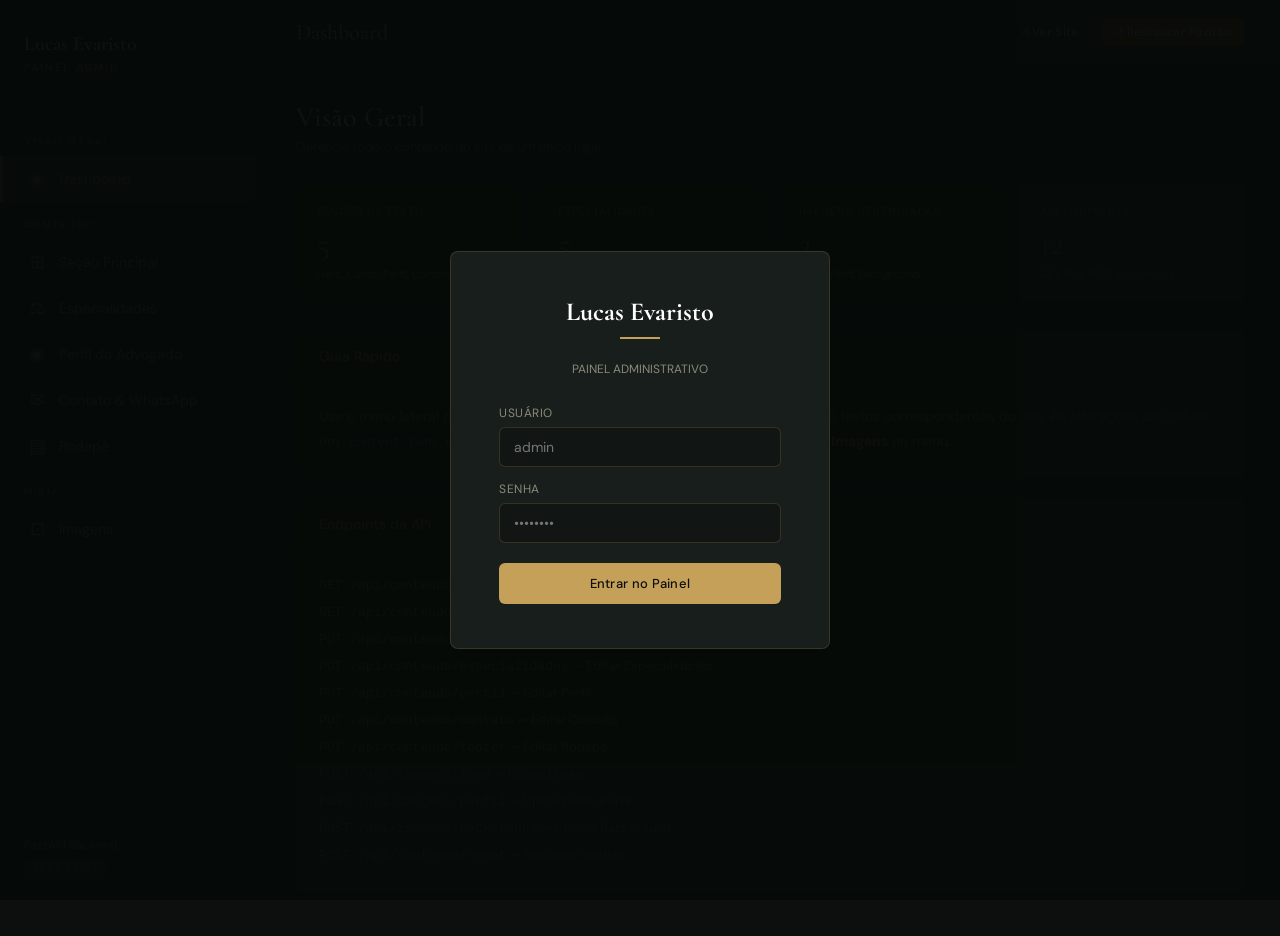
==== templates/admin.html @ 828a6adf "Segurança: Removendo bancos de dados e ajustando gitignore" ====
<!DOCTYPE html>
<html lang="pt-br">
<head>
<meta charset="UTF-8">
<meta name="viewport" content="width=device-width, initial-scale=1.0">
<title>Painel Admin — Lucas Evaristo Advocacia</title>
<link rel="preconnect" href="https://fonts.googleapis.com">
<link href="https://fonts.googleapis.com/css2?family=Cormorant+Garamond:wght@400;500;600&family=DM+Sans:wght@300;400;500&display=swap" rel="stylesheet">
<style>
:root {
  --navy:    #061d4f;
  --navy2:   #0a2560;
  --gold:    #c5a059;
  --gold2:   #d4b06a;
  --blue:    #4a90e2;
  --dark:    #0c0f0d;
  --mid:     #1a1f1d;
  --panel:   #111614;
  --surface: #181e1b;
  --border:  rgba(197,160,89,.18);
  --text:    #e8e3d8;
  --muted:   #8a8a7a;
  --danger:  #c0392b;
  --success: #27ae60;
  --radius:  6px;
}

*{margin:0;padding:0;box-sizing:border-box;}

body{
  font-family:'DM Sans',sans-serif;
  background:var(--dark);
  color:var(--text);
  min-height:100vh;
  display:flex;
}

/* ── Sidebar ─────────────────────────────────────── */
.sidebar{
  width:260px;
  min-height:100vh;
  background:linear-gradient(180deg,var(--navy) 0%,var(--dark) 100%);
  border-right:1px solid var(--border);
  display:flex;
  flex-direction:column;
  position:fixed;
  top:0;left:0;
  z-index:100;
}

.sidebar-brand{
  padding:32px 24px 24px;
  border-bottom:1px solid var(--border);
}
.sidebar-brand .brand-title{
  font-family:'Cormorant Garamond',serif;
  font-size:20px;
  font-weight:600;
  color:#fff;
  line-height:1.2;
}
.sidebar-brand .brand-sub{
  font-size:11px;
  color:var(--gold);
  letter-spacing:2px;
  text-transform:uppercase;
  margin-top:4px;
}

.sidebar-nav{
  flex:1;
  padding:20px 0;
}
.nav-section-label{
  font-size:10px;
  letter-spacing:2px;
  text-transform:uppercase;
  color:var(--muted);
  padding:16px 24px 8px;
}
.nav-item{
  display:flex;
  align-items:center;
  gap:12px;
  padding:11px 24px;
  cursor:pointer;
  font-size:14px;
  color:rgba(232,227,216,.65);
  transition:.2s;
  border-left:3px solid transparent;
  user-select:none;
}
.nav-item:hover{color:var(--text);background:rgba(197,160,89,.06);}
.nav-item.active{
  color:var(--gold);
  border-left-color:var(--gold);
  background:rgba(197,160,89,.1);
}
.nav-icon{font-size:18px;width:20px;text-align:center;}

.sidebar-footer{
  padding:20px 24px;
  border-top:1px solid var(--border);
  font-size:12px;
  color:var(--muted);
}
.api-badge{
  display:inline-block;
  background:rgba(74,144,226,.15);
  border:1px solid rgba(74,144,226,.3);
  color:var(--blue);
  font-size:10px;
  letter-spacing:1px;
  padding:3px 8px;
  border-radius:20px;
  margin-top:6px;
}

/* ── Main ────────────────────────────────────────── */
.main{
  margin-left:260px;
  flex:1;
  display:flex;
  flex-direction:column;
}

.topbar{
  background:var(--panel);
  border-bottom:1px solid var(--border);
  padding:0 36px;
  height:64px;
  display:flex;
  align-items:center;
  justify-content:space-between;
  position:sticky;
  top:0;
  z-index:50;
}
.topbar-title{
  font-family:'Cormorant Garamond',serif;
  font-size:22px;
  font-weight:500;
}
.topbar-actions{display:flex;gap:10px;align-items:center;}

.btn{
  display:inline-flex;align-items:center;gap:6px;
  padding:8px 18px;
  font-family:'DM Sans',sans-serif;
  font-size:13px;
  font-weight:500;
  border:none;
  border-radius:var(--radius);
  cursor:pointer;
  transition:.2s;
  text-decoration:none;
  letter-spacing:.3px;
}
.btn-gold{background:var(--gold);color:#0c0f0d;}
.btn-gold:hover{background:var(--gold2);}
.btn-outline{background:transparent;border:1px solid var(--border);color:var(--text);}
.btn-outline:hover{border-color:var(--gold);color:var(--gold);}
.btn-danger{background:var(--danger);color:#fff;}
.btn-danger:hover{opacity:.85;}
.btn-success{background:var(--success);color:#fff;}
.btn-sm{padding:6px 12px;font-size:12px;}

/* ── Content ─────────────────────────────────────── */
.content{padding:36px;flex:1;}
.section{display:none;}
.section.active{display:block;}

.page-header{margin-bottom:28px;}
.page-header h2{
  font-family:'Cormorant Garamond',serif;
  font-size:28px;font-weight:500;
  color:#fff;
}
.page-header p{font-size:13px;color:var(--muted);margin-top:4px;}

/* ── Cards/Panels ────────────────────────────────── */
.panel{
  background:var(--surface);
  border:1px solid var(--border);
  border-radius:var(--radius);
  margin-bottom:20px;
  overflow:hidden;
}
.panel-header{
  padding:16px 22px;
  border-bottom:1px solid var(--border);
  display:flex;align-items:center;justify-content:space-between;
}
.panel-header h3{font-size:14px;font-weight:500;color:var(--gold);}
.panel-body{padding:22px;}

/* ── Form ────────────────────────────────────────── */
.form-grid{display:grid;grid-template-columns:1fr 1fr;gap:16px;}
.form-grid.single{grid-template-columns:1fr;}
.form-group{display:flex;flex-direction:column;gap:6px;}
.form-group label{font-size:12px;color:var(--muted);letter-spacing:.5px;text-transform:uppercase;}
.form-group input,
.form-group textarea,
.form-group select{
  background:var(--panel);
  border:1px solid rgba(197,160,89,.2);
  border-radius:var(--radius);
  color:var(--text);
  font-family:'DM Sans',sans-serif;
  font-size:14px;
  padding:10px 14px;
  transition:border-color .2s;
  width:100%;
}
.form-group input:focus,
.form-group textarea:focus,
.form-group select:focus{
  outline:none;
  border-color:var(--gold);
}
.form-group textarea{resize:vertical;min-height:90px;}
.form-actions{margin-top:20px;display:flex;gap:10px;justify-content:flex-end;}

/* ── Cards de especialidades ─────────────────────── */
.cards-grid{display:grid;grid-template-columns:1fr 1fr;gap:16px;}
.card-editor{
  background:var(--panel);
  border:1px solid var(--border);
  border-radius:var(--radius);
  padding:16px;
}
.card-editor-title{
  font-size:12px;color:var(--gold);
  letter-spacing:1px;text-transform:uppercase;
  margin-bottom:12px;display:flex;align-items:center;gap:8px;
}

/* ── Upload de imagens ───────────────────────────── */
.upload-grid{display:grid;grid-template-columns:repeat(3,1fr);gap:20px;}
.upload-card{
  background:var(--panel);
  border:1px solid var(--border);
  border-radius:var(--radius);
  padding:22px;
  text-align:center;
}
.upload-preview{
  width:100%;
  height:140px;
  border:2px dashed var(--border);
  border-radius:var(--radius);
  margin-bottom:14px;
  display:flex;align-items:center;justify-content:center;
  overflow:hidden;
  position:relative;
  background:var(--surface);
}
.upload-preview img{
  max-width:100%;max-height:100%;object-fit:contain;
}
.upload-preview .no-img{color:var(--muted);font-size:28px;}
.upload-card h4{font-size:13px;margin-bottom:4px;}
.upload-card p{font-size:11px;color:var(--muted);margin-bottom:14px;}
.file-input-wrap{position:relative;overflow:hidden;display:inline-block;}
.file-input-wrap input[type=file]{
  position:absolute;top:0;left:0;opacity:0;width:100%;height:100%;cursor:pointer;
}

/* ── Toast ───────────────────────────────────────── */
#toast-container{
  position:fixed;bottom:24px;right:24px;
  display:flex;flex-direction:column;gap:8px;
  z-index:9999;
}
.toast{
  background:var(--surface);
  border:1px solid var(--border);
  border-radius:var(--radius);
  padding:12px 18px;
  font-size:13px;
  display:flex;align-items:center;gap:10px;
  animation:slideIn .3s ease;
  min-width:260px;
}
.toast.success{border-left:3px solid var(--success);}
.toast.error{border-left:3px solid var(--danger);}
@keyframes slideIn{from{transform:translateX(60px);opacity:0}to{transform:translateX(0);opacity:1}}

/* ── Dashboard stats ─────────────────────────────── */
.stats-row{display:grid;grid-template-columns:repeat(4,1fr);gap:16px;margin-bottom:28px;}
.stat-card{
  background:var(--surface);
  border:1px solid var(--border);
  border-radius:var(--radius);
  padding:20px;
}
.stat-label{font-size:11px;color:var(--muted);letter-spacing:1px;text-transform:uppercase;}
.stat-value{font-family:'Cormorant Garamond',serif;font-size:32px;color:var(--gold);margin-top:6px;}
.stat-sub{font-size:11px;color:var(--muted);margin-top:4px;}

/* ── Auth overlay ────────────────────────────────── */
#auth-overlay{
  position:fixed;inset:0;
  background:rgba(6,10,8,.97);
  z-index:9000;
  display:flex;align-items:center;justify-content:center;
}
.auth-box{
  background:var(--surface);
  border:1px solid var(--border);
  border-radius:8px;
  padding:44px 48px;
  width:380px;
  text-align:center;
}
.auth-box h1{
  font-family:'Cormorant Garamond',serif;
  font-size:26px;color:#fff;margin-bottom:4px;
}
.auth-box p{font-size:12px;color:var(--muted);margin-bottom:28px;}
.auth-box .form-group{text-align:left;margin-bottom:14px;}
.auth-box .btn-gold{width:100%;justify-content:center;padding:12px;margin-top:6px;}
.auth-gold-line{
  width:40px;height:2px;background:var(--gold);margin:.6rem auto 1.4rem;
}

/* ── Responsive ──────────────────────────────────── */
@media(max-width:900px){
  .sidebar{width:200px;}
  .main{margin-left:200px;}
  .stats-row{grid-template-columns:1fr 1fr;}
  .upload-grid{grid-template-columns:1fr;}
  .cards-grid{grid-template-columns:1fr;}
  .form-grid{grid-template-columns:1fr;}
}
@media(max-width:640px){
  .sidebar{display:none;}
  .main{margin-left:0;}
}
</style>
</head>
<body>

<!-- ═══ Auth Overlay ═══════════════════════════════════════════ -->
<div id="auth-overlay">
  <div class="auth-box">
    <h1>Lucas Evaristo</h1>
    <div class="auth-gold-line"></div>
    <p>PAINEL ADMINISTRATIVO</p>
    <div class="form-group">
      <label>Usuário</label>
      <input type="text" id="auth-user" placeholder="admin" autocomplete="username">
    </div>
    <div class="form-group">
      <label>Senha</label>
      <input type="password" id="auth-pass" placeholder="••••••••" autocomplete="current-password">
    </div>
    <button class="btn btn-gold" onclick="fazerLogin()">Entrar no Painel</button>
    <p id="auth-error" style="color:var(--danger);font-size:12px;margin-top:12px;display:none;">Credenciais inválidas.</p>
  </div>
</div>

<!-- ═══ Sidebar ═════════════════════════════════════════════════ -->
<aside class="sidebar">
  <div class="sidebar-brand">
    <div class="brand-title">Lucas Evaristo</div>
    <div class="brand-sub">Painel Admin</div>
  </div>
  <nav class="sidebar-nav">
    <div class="nav-section-label">Visão Geral</div>
    <div class="nav-item active" onclick="showSection('dashboard')">
      <span class="nav-icon">◈</span> Dashboard
    </div>
    <div class="nav-section-label">Conteúdo</div>
    <div class="nav-item" onclick="showSection('hero')">
      <span class="nav-icon">⊞</span> Seção Principal
    </div>
    <div class="nav-item" onclick="showSection('especialidades')">
      <span class="nav-icon">⚖</span> Especialidades
    </div>
    <div class="nav-item" onclick="showSection('perfil')">
      <span class="nav-icon">◉</span> Perfil do Advogado
    </div>
    <div class="nav-item" onclick="showSection('contato')">
      <span class="nav-icon">✉</span> Contato & WhatsApp
    </div>
    <div class="nav-item" onclick="showSection('footer')">
      <span class="nav-icon">▤</span> Rodapé
    </div>
    <div class="nav-section-label">Mídia</div>
    <div class="nav-item" onclick="showSection('imagens')">
      <span class="nav-icon">⊡</span> Imagens
    </div>
  </nav>
  <div class="sidebar-footer">
    <div>FastAPI Backend</div>
    <div class="api-badge">REST API v1</div>
  </div>
</aside>

<!-- ═══ Main ═════════════════════════════════════════════════════ -->
<div class="main">
  <header class="topbar">
    <div class="topbar-title" id="topbar-title">Dashboard</div>
    <div class="topbar-actions">
      <a href="/" target="_blank" class="btn btn-outline btn-sm">↗ Ver Site</a>
      <button class="btn btn-danger btn-sm" onclick="resetConteudo()">↺ Restaurar Padrão</button>
    </div>
  </header>

  <div class="content">

    <!-- ── Dashboard ── -->
    <div id="sec-dashboard" class="section active">
      <div class="page-header">
        <h2>Visão Geral</h2>
        <p>Gerencie todo o conteúdo do site de um único lugar.</p>
      </div>
      <div class="stats-row">
        <div class="stat-card">
          <div class="stat-label">Seções de Texto</div>
          <div class="stat-value">5</div>
          <div class="stat-sub">Hero, Cards, Perfil, Contato, Footer</div>
        </div>
        <div class="stat-card">
          <div class="stat-label">Especialidades</div>
          <div class="stat-value">5</div>
          <div class="stat-sub">Áreas de atuação editáveis</div>
        </div>
        <div class="stat-card">
          <div class="stat-label">Imagens Gerenciadas</div>
          <div class="stat-value">3</div>
          <div class="stat-sub">Logo, Perfil, Background</div>
        </div>
        <div class="stat-card">
          <div class="stat-label">API Endpoints</div>
          <div class="stat-value">12</div>
          <div class="stat-sub">GET, PUT, POST disponíveis</div>
        </div>
      </div>
      <div class="panel">
        <div class="panel-header"><h3>Guia Rápido</h3></div>
        <div class="panel-body">
          <p style="font-size:14px;color:var(--muted);line-height:1.8;">
            Use o menu lateral para navegar entre as seções. Cada seção permite editar os textos correspondentes do site.
            As alterações são salvas em <code style="background:var(--panel);padding:2px 6px;border-radius:3px;font-size:12px;">content.json</code>
            e aplicadas em tempo real. Para trocar as imagens, acesse <strong style="color:var(--gold)">Imagens</strong> no menu.
          </p>
        </div>
      </div>
      <div class="panel">
        <div class="panel-header"><h3>Endpoints da API</h3></div>
        <div class="panel-body" id="api-docs-list" style="font-size:13px;color:var(--muted);line-height:2;">
          <code>GET  /api/conteudo/publico</code> — Conteúdo público (sem auth)<br>
          <code>GET  /api/conteudo</code> — Todo o conteúdo<br>
          <code>PUT  /api/conteudo/hero</code> — Editar Hero<br>
          <code>PUT  /api/conteudo/especialidades</code> — Editar Especialidades<br>
          <code>PUT  /api/conteudo/perfil</code> — Editar Perfil<br>
          <code>PUT  /api/conteudo/contato</code> — Editar Contato<br>
          <code>PUT  /api/conteudo/footer</code> — Editar Rodapé<br>
          <code>POST /api/imagens/logo</code> — Upload Logo<br>
          <code>POST /api/imagens/perfil</code> — Upload Foto Perfil<br>
          <code>POST /api/imagens/background</code> — Upload Background<br>
          <code>POST /api/conteudo/reset</code> — Restaurar padrão<br>
        </div>
      </div>
    </div>

    <!-- ── Hero ── -->
    <div id="sec-hero" class="section">
      <div class="page-header">
        <h2>Seção Principal (Hero)</h2>
        <p>Textos exibidos no banner de entrada do site.</p>
      </div>
      <div class="panel">
        <div class="panel-header"><h3>Editar Textos</h3></div>
        <div class="panel-body">
          <div class="form-grid">
            <div class="form-group">
              <label>Texto de Boas-vindas</label>
              <input type="text" id="hero-welcome_text">
            </div>
            <div class="form-group">
              <label>Botão CTA</label>
              <input type="text" id="hero-btn_texto">
            </div>
            <div class="form-group">
              <label>Título — Linha 1</label>
              <input type="text" id="hero-titulo_linha1">
            </div>
            <div class="form-group">
              <label>Título — Linha 2</label>
              <input type="text" id="hero-titulo_linha2">
            </div>
          </div>
          <div class="form-grid single" style="margin-top:14px;">
            <div class="form-group">
              <label>Subtítulo / Descrição</label>
              <textarea id="hero-subtitulo"></textarea>
            </div>
          </div>
          <div class="form-actions">
            <button class="btn btn-gold" onclick="salvarHero()">Salvar Alterações</button>
          </div>
        </div>
      </div>
    </div>

    <!-- ── Especialidades ── -->
    <div id="sec-especialidades" class="section">
      <div class="page-header">
        <h2>Especialidades</h2>
        <p>Título da seção e os cinco cards de áreas de atuação.</p>
      </div>
      <div class="panel">
        <div class="panel-header"><h3>Cabeçalho da Seção</h3></div>
        <div class="panel-body">
          <div class="form-grid">
            <div class="form-group">
              <label>Subtítulo (acima)</label>
              <input type="text" id="esp-subtitulo">
            </div>
            <div class="form-group">
              <label>Título Principal</label>
              <input type="text" id="esp-titulo">
            </div>
          </div>
          <div class="form-actions">
            <button class="btn btn-gold" onclick="salvarEspecialidades()">Salvar Seção</button>
          </div>
        </div>
      </div>
      <div class="panel">
        <div class="panel-header"><h3>Cards de Especialidades</h3></div>
        <div class="panel-body">
          <div class="cards-grid" id="cards-grid"></div>
          <div class="form-actions">
            <button class="btn btn-gold" onclick="salvarCards()">Salvar Cards</button>
          </div>
        </div>
      </div>
    </div>

    <!-- ── Perfil ── -->
    <div id="sec-perfil" class="section">
      <div class="page-header">
        <h2>Perfil do Advogado</h2>
        <p>Informações exibidas na seção "Nosso Corpo Jurídico".</p>
      </div>
      <div class="panel">
        <div class="panel-header"><h3>Dados do Advogado</h3></div>
        <div class="panel-body">
          <div class="form-grid">
            <div class="form-group">
              <label>Título da Seção</label>
              <input type="text" id="perfil-titulo_secao">
            </div>
            <div class="form-group">
              <label>Nome do Advogado</label>
              <input type="text" id="perfil-nome">
            </div>
            <div class="form-group">
              <label>Cargo / Especialidade</label>
              <input type="text" id="perfil-cargo">
            </div>
          </div>
          <div class="form-actions">
            <button class="btn btn-gold" onclick="salvarPerfil()">Salvar Alterações</button>
          </div>
        </div>
      </div>
    </div>

    <!-- ── Contato ── -->
    <div id="sec-contato" class="section">
      <div class="page-header">
        <h2>Contato & WhatsApp</h2>
        <p>Textos do formulário e número de destino do WhatsApp.</p>
      </div>
      <div class="panel">
        <div class="panel-header"><h3>Formulário de Contato</h3></div>
        <div class="panel-body">
          <div class="form-grid">
            <div class="form-group">
              <label>Título da Seção</label>
              <input type="text" id="contato-titulo">
            </div>
            <div class="form-group">
              <label>Número WhatsApp (com código do país)</label>
              <input type="text" id="contato-whatsapp_numero" placeholder="5532988134080">
            </div>
            <div class="form-group">
              <label>Placeholder — Nome</label>
              <input type="text" id="contato-placeholder_nome">
            </div>
            <div class="form-group">
              <label>Placeholder — Telefone</label>
              <input type="text" id="contato-placeholder_telefone">
            </div>
            <div class="form-group">
              <label>Placeholder — Mensagem</label>
              <input type="text" id="contato-placeholder_mensagem">
            </div>
            <div class="form-group">
              <label>Texto do Botão</label>
              <input type="text" id="contato-btn_texto">
            </div>
          </div>
          <div class="form-actions">
            <button class="btn btn-gold" onclick="salvarContato()">Salvar Alterações</button>
          </div>
        </div>
      </div>
    </div>

    <!-- ── Footer ── -->
    <div id="sec-footer" class="section">
      <div class="page-header">
        <h2>Rodapé</h2>
        <p>Horários de funcionamento e endereço exibidos no rodapé.</p>
      </div>
      <div class="panel">
        <div class="panel-header"><h3>Informações do Rodapé</h3></div>
        <div class="panel-body">
          <div class="form-grid">
            <div class="form-group">
              <label>Título — Links</label>
              <input type="text" id="footer-links_titulo">
            </div>
            <div class="form-group">
              <label>Título — Horários</label>
              <input type="text" id="footer-horarios_titulo">
            </div>
            <div class="form-group">
              <label>Horário Semana</label>
              <input type="text" id="footer-horario_semana">
            </div>
            <div class="form-group">
              <label>Horário Fim de Semana</label>
              <input type="text" id="footer-horario_fim">
            </div>
          </div>
          <div class="form-grid single" style="margin-top:14px;">
            <div class="form-group">
              <label>Endereço Completo</label>
              <textarea id="footer-endereco"></textarea>
            </div>
          </div>
          <div class="form-actions">
            <button class="btn btn-gold" onclick="salvarFooter()">Salvar Alterações</button>
          </div>
        </div>
      </div>
    </div>

    <!-- ── Imagens ── -->
    <div id="sec-imagens" class="section">
      <div class="page-header">
        <h2>Gerenciamento de Imagens</h2>
        <p>Faça upload de novas imagens. Formatos aceitos: JPG, PNG, WEBP. Máximo 5 MB.</p>
      </div>
      <div class="upload-grid">

        <div class="upload-card">
          <div class="upload-preview" id="prev-logo">
            <span class="no-img">🖼</span>
          </div>
          <h4>Logo / Slogan</h4>
          <p>Exibida no cabeçalho e rodapé do site.</p>
          <div class="file-input-wrap">
            <button class="btn btn-outline btn-sm">Escolher arquivo</button>
            <input type="file" accept="image/*" onchange="uploadImagem('logo', this)">
          </div>
        </div>

        <div class="upload-card">
          <div class="upload-preview" id="prev-perfil">
            <span class="no-img">👤</span>
          </div>
          <h4>Foto de Perfil</h4>
          <p>Foto do advogado na seção "Nosso Corpo Jurídico".</p>
          <div class="file-input-wrap">
            <button class="btn btn-outline btn-sm">Escolher arquivo</button>
            <input type="file" accept="image/*" onchange="uploadImagem('perfil', this)">
          </div>
        </div>

        <div class="upload-card">
          <div class="upload-preview" id="prev-background">
            <span class="no-img">🌆</span>
          </div>
          <h4>Imagem de Fundo (Hero)</h4>
          <p>Background do banner principal do site.</p>
          <div class="file-input-wrap">
            <button class="btn btn-outline btn-sm">Escolher arquivo</button>
            <input type="file" accept="image/*" onchange="uploadImagem('background', this)">
          </div>
        </div>

      </div>
    </div>

  </div><!-- /content -->
</div><!-- /main -->

<div id="toast-container"></div>

<script>
// ─── Estado ──────────────────────────────────────────────────────
const API = '';   // mesmo domínio; altere se hospedar separado
let AUTH = '';    // header Authorization: Basic <base64>
let conteudo = {};

// ─── Autenticação ─────────────────────────────────────────────────
async function fazerLogin(){
  const u = document.getElementById('auth-user').value;
  const p = document.getElementById('auth-pass').value;
  AUTH = 'Basic ' + btoa(u + ':' + p);

  try {
    const r = await apiFetch('/api/conteudo');
    if (!r.ok) throw new Error();
    document.getElementById('auth-overlay').style.display = 'none';
    conteudo = await r.json();
    preencherFormularios();
    carregarImagens();
  } catch {
    document.getElementById('auth-error').style.display = 'block';
    AUTH = '';
  }
}

document.getElementById('auth-pass').addEventListener('keydown', e => {
  if (e.key === 'Enter') fazerLogin();
});

// ─── Fetch helper ─────────────────────────────────────────────────
function apiFetch(url, opts = {}) {
  return fetch(API + url, {
    ...opts,
    headers: { 'Authorization': AUTH, ...(opts.headers || {}) }
  });
}

// ─── Navegação ────────────────────────────────────────────────────
const TITLES = {
  dashboard: 'Dashboard', hero: 'Seção Principal (Hero)',
  especialidades: 'Especialidades', perfil: 'Perfil do Advogado',
  contato: 'Contato & WhatsApp', footer: 'Rodapé', imagens: 'Imagens'
};

function showSection(id) {
  document.querySelectorAll('.section').forEach(s => s.classList.remove('active'));
  document.querySelectorAll('.nav-item').forEach(n => n.classList.remove('active'));
  document.getElementById('sec-' + id).classList.add('active');
  event.currentTarget.classList.add('active');
  document.getElementById('topbar-title').textContent = TITLES[id] || id;
}

// ─── Preencher formulários ────────────────────────────────────────
function preencherFormularios() {
  // Hero
  Object.entries(conteudo.hero || {}).forEach(([k,v]) => {
    const el = document.getElementById('hero-' + k);
    if (el) el.value = v;
  });
  // Especialidades cabeçalho
  if (conteudo.especialidades) {
    document.getElementById('esp-subtitulo').value = conteudo.especialidades.subtitulo || '';
    document.getElementById('esp-titulo').value    = conteudo.especialidades.titulo    || '';
    renderCards(conteudo.especialidades.cards || []);
  }
  // Perfil
  Object.entries(conteudo.perfil || {}).forEach(([k,v]) => {
    const el = document.getElementById('perfil-' + k);
    if (el) el.value = v;
  });
  // Contato
  const cm = { ...conteudo.contato };
  if (cm.whatsapp_numero !== undefined) {
    document.getElementById('contato-whatsapp_numero').value = cm.whatsapp_numero;
    delete cm.whatsapp_numero;
  }
  Object.entries(cm).forEach(([k,v]) => {
    const el = document.getElementById('contato-' + k);
    if (el) el.value = v;
  });
  // Garante o campo de whatsapp do JSON
  const wEl = document.getElementById('contato-whatsapp_numero');
  if (wEl && conteudo.contato?.whatsapp_numero) wEl.value = conteudo.contato.whatsapp_numero;

  // Footer
  Object.entries(conteudo.footer || {}).forEach(([k,v]) => {
    const el = document.getElementById('footer-' + k);
    if (el) el.value = v;
  });
}

function renderCards(cards) {
  const grid = document.getElementById('cards-grid');
  grid.innerHTML = cards.map((c, i) => `
    <div class="card-editor">
      <div class="card-editor-title"><span>${c.icone}</span> Card ${i+1}</div>
      <div class="form-group" style="margin-bottom:10px;">
        <label>Ícone (emoji)</label>
        <input type="text" id="card-${i}-icone" value="${c.icone}">
      </div>
      <div class="form-group" style="margin-bottom:10px;">
        <label>Título</label>
        <input type="text" id="card-${i}-titulo" value="${c.titulo}">
      </div>
      <div class="form-group">
        <label>Descrição</label>
        <textarea id="card-${i}-descricao">${c.descricao}</textarea>
      </div>
    </div>
  `).join('');
}

// ─── Salvar seções ────────────────────────────────────────────────
async function salvarHero() {
  const body = {};
  ['welcome_text','titulo_linha1','titulo_linha2','subtitulo','btn_texto'].forEach(k => {
    body[k] = document.getElementById('hero-' + k).value;
  });
  await salvarSecao('/api/conteudo/hero', body);
}

async function salvarEspecialidades() {
  const body = {
    subtitulo: document.getElementById('esp-subtitulo').value,
    titulo:    document.getElementById('esp-titulo').value,
  };
  await salvarSecao('/api/conteudo/especialidades', body);
}

async function salvarCards() {
  const cards = (conteudo.especialidades?.cards || []).map((_, i) => ({
    icone:    document.getElementById(`card-${i}-icone`)?.value    || '',
    titulo:   document.getElementById(`card-${i}-titulo`)?.value   || '',
    descricao:document.getElementById(`card-${i}-descricao`)?.value|| '',
  }));
  await salvarSecao('/api/conteudo/especialidades', { cards });
}

async function salvarPerfil() {
  const body = {};
  ['titulo_secao','nome','cargo'].forEach(k => {
    body[k] = document.getElementById('perfil-' + k).value;
  });
  await salvarSecao('/api/conteudo/perfil', body);
}

async function salvarContato() {
  const body = {};
  ['titulo','placeholder_nome','placeholder_telefone','placeholder_mensagem','btn_texto','whatsapp_numero'].forEach(k => {
    body[k] = document.getElementById('contato-' + k).value;
  });
  await salvarSecao('/api/conteudo/contato', body);
}

async function salvarFooter() {
  const body = {};
  ['links_titulo','horarios_titulo','horario_semana','horario_fim','endereco'].forEach(k => {
    body[k] = document.getElementById('footer-' + k).value;
  });
  await salvarSecao('/api/conteudo/footer', body);
}

async function salvarSecao(url, body) {
  try {
    const r = await apiFetch(url, {
      method: 'PUT',
      headers: { 'Content-Type': 'application/json' },
      body: JSON.stringify(body)
    });
    const data = await r.json();
    if (!r.ok) throw new Error(data.detail || 'Erro');
    toast('Salvo com sucesso! ✓', 'success');
    const r2 = await apiFetch('/api/conteudo');
    conteudo = await r2.json();
  } catch(e) {
    toast('Erro ao salvar: ' + e.message, 'error');
  }
}

// ─── Upload de imagens ────────────────────────────────────────────
async function uploadImagem(tipo, input) {
  if (!input.files[0]) return;
  const fd = new FormData();
  fd.append('file', input.files[0]);
  try {
    const r = await apiFetch(`/api/imagens/${tipo}`, { method: 'POST', body: fd });
    const data = await r.json();
    if (!r.ok) throw new Error(data.detail);
    toast(data.mensagem + ' ✓', 'success');
    // Atualiza preview
    const prev = document.getElementById('prev-' + tipo);
    const url = data.url + '?t=' + Date.now();
    prev.innerHTML = `<img src="${url}" alt="${tipo}">`;
  } catch(e) {
    toast('Erro no upload: ' + e.message, 'error');
  }
}

async function carregarImagens() {
  try {
    const r = await apiFetch('/api/imagens');
    const data = await r.json();
    Object.entries(data).forEach(([nome, url]) => {
      if (!url) return;
      const idMap = { slogan: 'logo', 'foto-perfil': 'perfil', background: 'background' };
      const prevId = 'prev-' + (idMap[nome] || nome);
      const el = document.getElementById(prevId);
      if (el) el.innerHTML = `<img src="${url}?t=${Date.now()}" alt="${nome}">`;
    });
  } catch {}
}

// ─── Reset ────────────────────────────────────────────────────────
async function resetConteudo() {
  if (!confirm('Restaurar todos os textos ao conteúdo padrão? Imagens não serão afetadas.')) return;
  try {
    const r = await apiFetch('/api/conteudo/reset', { method: 'POST' });
    if (!r.ok) throw new Error();
    toast('Conteúdo restaurado ao padrão ✓', 'success');
    const r2 = await apiFetch('/api/conteudo');
    conteudo = await r2.json();
    preencherFormularios();
  } catch {
    toast('Erro ao restaurar', 'error');
  }
}

// ─── Toast ────────────────────────────────────────────────────────
function toast(msg, tipo = 'success') {
  const c = document.getElementById('toast-container');
  const t = document.createElement('div');
  t.className = 'toast ' + tipo;
  t.innerHTML = `<span>${tipo === 'success' ? '✓' : '✗'}</span> ${msg}`;
  c.appendChild(t);
  setTimeout(() => t.remove(), 3500);
}
</script>
</body>
</html>
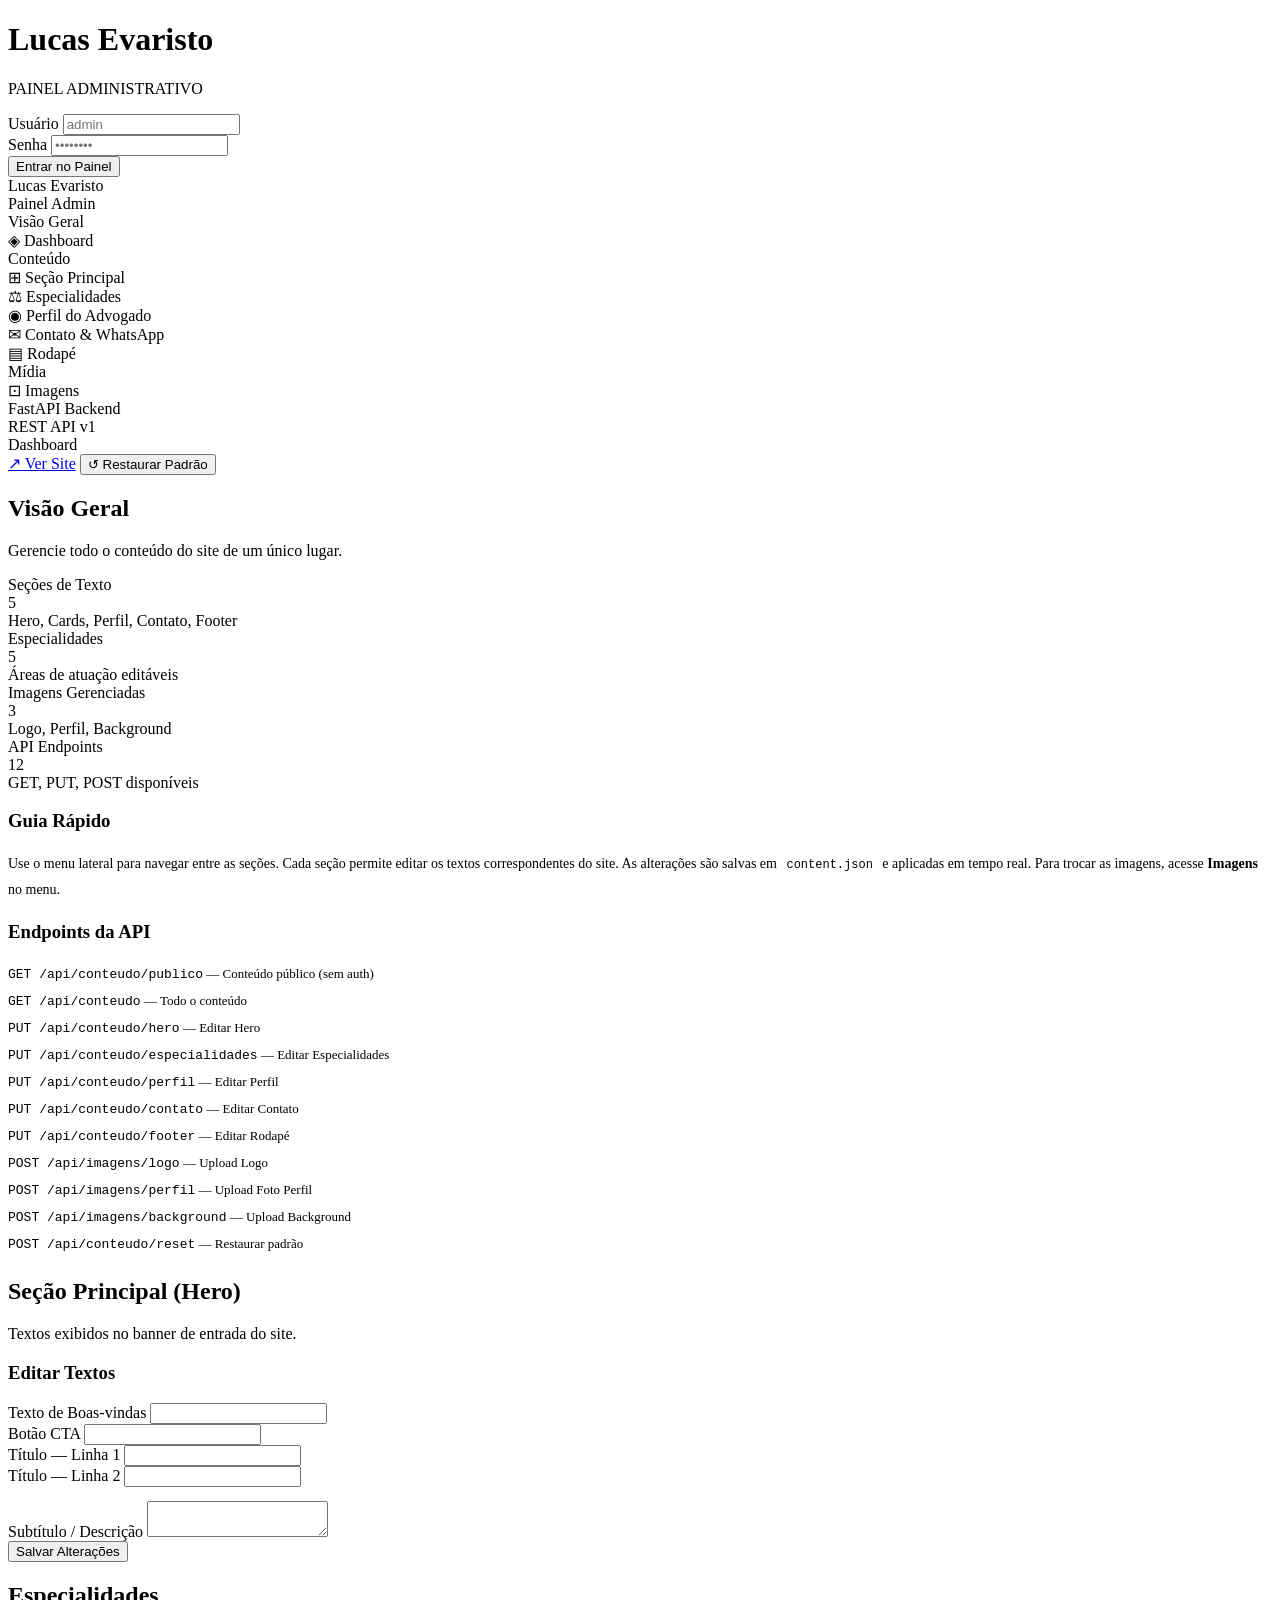
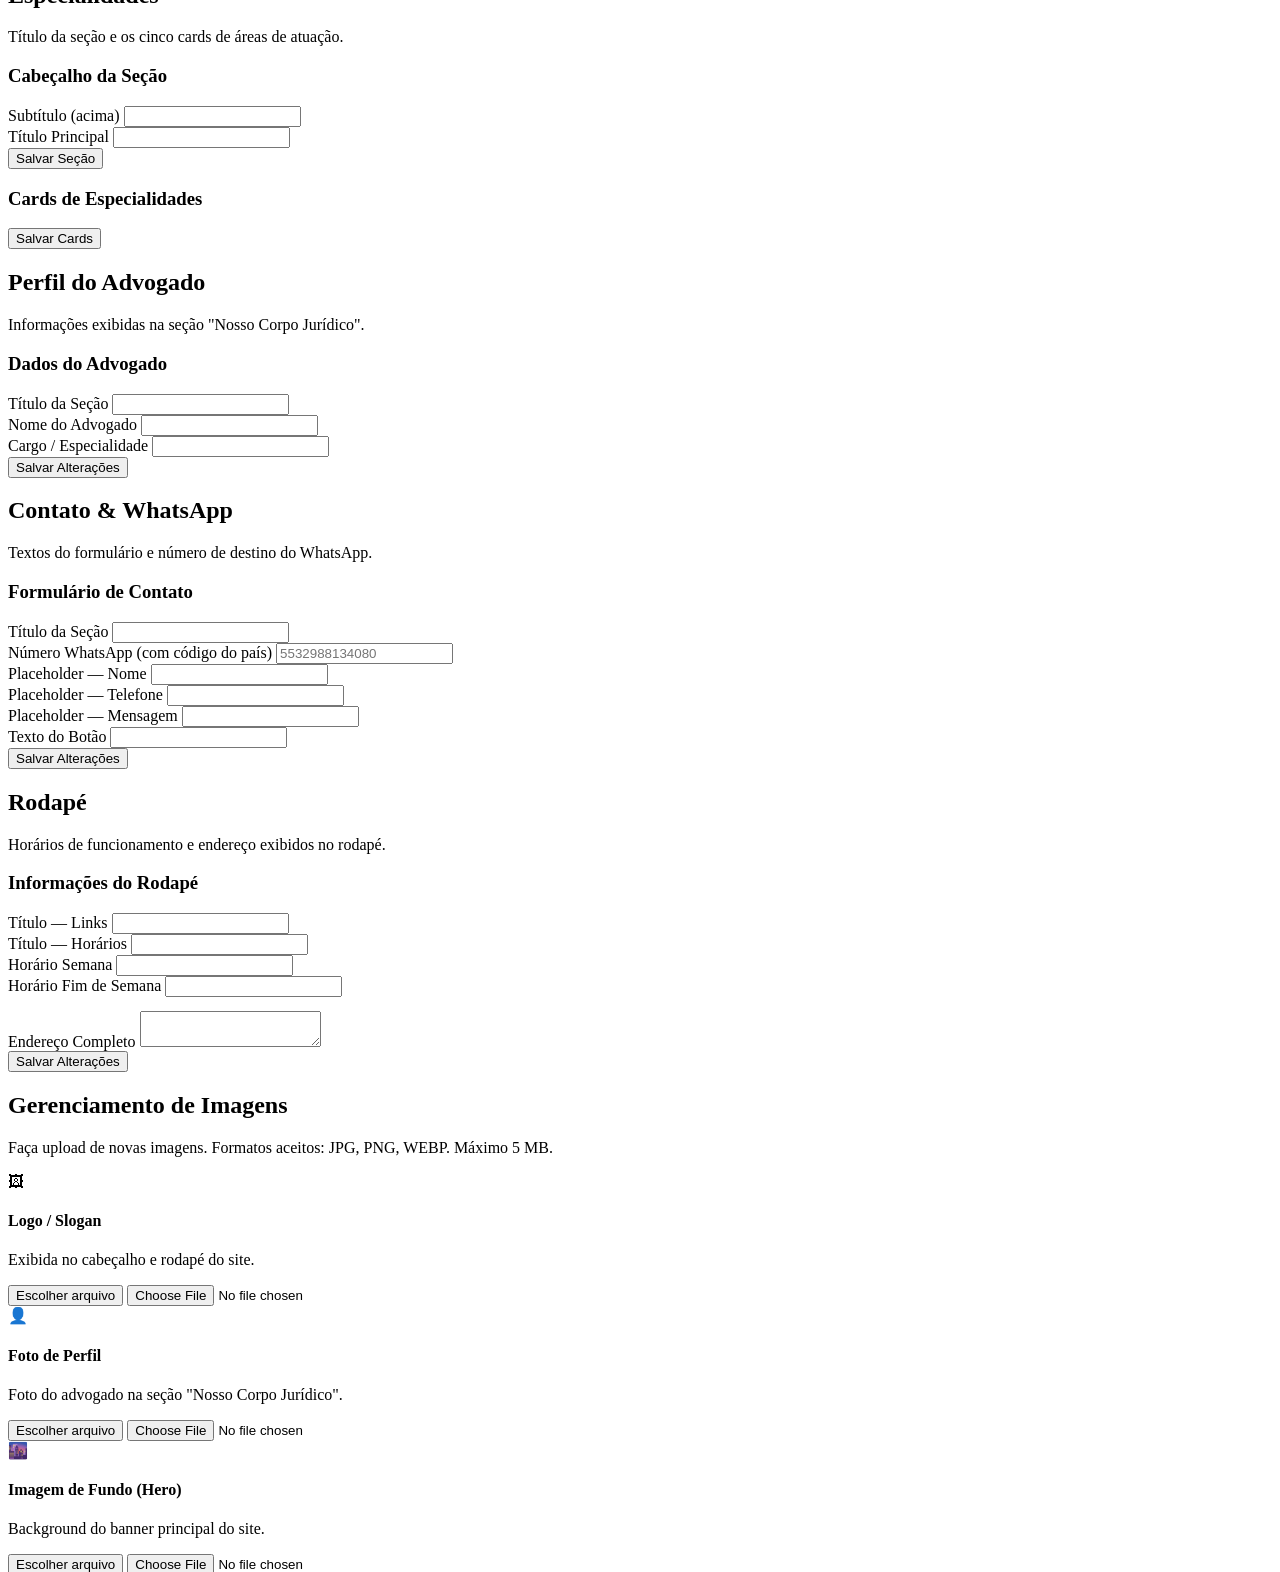
==== commit 7550809f: "Criado sobre-nos, atualizado index.html, admin.html, style.css e site.py" ====
--- a/templates/admin.html
+++ b/templates/admin.html
@@ -6,338 +6,6 @@
 <title>Painel Admin — Lucas Evaristo Advocacia</title>
 <link rel="preconnect" href="https://fonts.googleapis.com">
 <link href="https://fonts.googleapis.com/css2?family=Cormorant+Garamond:wght@400;500;600&family=DM+Sans:wght@300;400;500&display=swap" rel="stylesheet">
-<style>
-:root {
-  --navy:    #061d4f;
-  --navy2:   #0a2560;
-  --gold:    #c5a059;
-  --gold2:   #d4b06a;
-  --blue:    #4a90e2;
-  --dark:    #0c0f0d;
-  --mid:     #1a1f1d;
-  --panel:   #111614;
-  --surface: #181e1b;
-  --border:  rgba(197,160,89,.18);
-  --text:    #e8e3d8;
-  --muted:   #8a8a7a;
-  --danger:  #c0392b;
-  --success: #27ae60;
-  --radius:  6px;
-}
-
-*{margin:0;padding:0;box-sizing:border-box;}
-
-body{
-  font-family:'DM Sans',sans-serif;
-  background:var(--dark);
-  color:var(--text);
-  min-height:100vh;
-  display:flex;
-}
-
-/* ── Sidebar ─────────────────────────────────────── */
-.sidebar{
-  width:260px;
-  min-height:100vh;
-  background:linear-gradient(180deg,var(--navy) 0%,var(--dark) 100%);
-  border-right:1px solid var(--border);
-  display:flex;
-  flex-direction:column;
-  position:fixed;
-  top:0;left:0;
-  z-index:100;
-}
-
-.sidebar-brand{
-  padding:32px 24px 24px;
-  border-bottom:1px solid var(--border);
-}
-.sidebar-brand .brand-title{
-  font-family:'Cormorant Garamond',serif;
-  font-size:20px;
-  font-weight:600;
-  color:#fff;
-  line-height:1.2;
-}
-.sidebar-brand .brand-sub{
-  font-size:11px;
-  color:var(--gold);
-  letter-spacing:2px;
-  text-transform:uppercase;
-  margin-top:4px;
-}
-
-.sidebar-nav{
-  flex:1;
-  padding:20px 0;
-}
-.nav-section-label{
-  font-size:10px;
-  letter-spacing:2px;
-  text-transform:uppercase;
-  color:var(--muted);
-  padding:16px 24px 8px;
-}
-.nav-item{
-  display:flex;
-  align-items:center;
-  gap:12px;
-  padding:11px 24px;
-  cursor:pointer;
-  font-size:14px;
-  color:rgba(232,227,216,.65);
-  transition:.2s;
-  border-left:3px solid transparent;
-  user-select:none;
-}
-.nav-item:hover{color:var(--text);background:rgba(197,160,89,.06);}
-.nav-item.active{
-  color:var(--gold);
-  border-left-color:var(--gold);
-  background:rgba(197,160,89,.1);
-}
-.nav-icon{font-size:18px;width:20px;text-align:center;}
-
-.sidebar-footer{
-  padding:20px 24px;
-  border-top:1px solid var(--border);
-  font-size:12px;
-  color:var(--muted);
-}
-.api-badge{
-  display:inline-block;
-  background:rgba(74,144,226,.15);
-  border:1px solid rgba(74,144,226,.3);
-  color:var(--blue);
-  font-size:10px;
-  letter-spacing:1px;
-  padding:3px 8px;
-  border-radius:20px;
-  margin-top:6px;
-}
-
-/* ── Main ────────────────────────────────────────── */
-.main{
-  margin-left:260px;
-  flex:1;
-  display:flex;
-  flex-direction:column;
-}
-
-.topbar{
-  background:var(--panel);
-  border-bottom:1px solid var(--border);
-  padding:0 36px;
-  height:64px;
-  display:flex;
-  align-items:center;
-  justify-content:space-between;
-  position:sticky;
-  top:0;
-  z-index:50;
-}
-.topbar-title{
-  font-family:'Cormorant Garamond',serif;
-  font-size:22px;
-  font-weight:500;
-}
-.topbar-actions{display:flex;gap:10px;align-items:center;}
-
-.btn{
-  display:inline-flex;align-items:center;gap:6px;
-  padding:8px 18px;
-  font-family:'DM Sans',sans-serif;
-  font-size:13px;
-  font-weight:500;
-  border:none;
-  border-radius:var(--radius);
-  cursor:pointer;
-  transition:.2s;
-  text-decoration:none;
-  letter-spacing:.3px;
-}
-.btn-gold{background:var(--gold);color:#0c0f0d;}
-.btn-gold:hover{background:var(--gold2);}
-.btn-outline{background:transparent;border:1px solid var(--border);color:var(--text);}
-.btn-outline:hover{border-color:var(--gold);color:var(--gold);}
-.btn-danger{background:var(--danger);color:#fff;}
-.btn-danger:hover{opacity:.85;}
-.btn-success{background:var(--success);color:#fff;}
-.btn-sm{padding:6px 12px;font-size:12px;}
-
-/* ── Content ─────────────────────────────────────── */
-.content{padding:36px;flex:1;}
-.section{display:none;}
-.section.active{display:block;}
-
-.page-header{margin-bottom:28px;}
-.page-header h2{
-  font-family:'Cormorant Garamond',serif;
-  font-size:28px;font-weight:500;
-  color:#fff;
-}
-.page-header p{font-size:13px;color:var(--muted);margin-top:4px;}
-
-/* ── Cards/Panels ────────────────────────────────── */
-.panel{
-  background:var(--surface);
-  border:1px solid var(--border);
-  border-radius:var(--radius);
-  margin-bottom:20px;
-  overflow:hidden;
-}
-.panel-header{
-  padding:16px 22px;
-  border-bottom:1px solid var(--border);
-  display:flex;align-items:center;justify-content:space-between;
-}
-.panel-header h3{font-size:14px;font-weight:500;color:var(--gold);}
-.panel-body{padding:22px;}
-
-/* ── Form ────────────────────────────────────────── */
-.form-grid{display:grid;grid-template-columns:1fr 1fr;gap:16px;}
-.form-grid.single{grid-template-columns:1fr;}
-.form-group{display:flex;flex-direction:column;gap:6px;}
-.form-group label{font-size:12px;color:var(--muted);letter-spacing:.5px;text-transform:uppercase;}
-.form-group input,
-.form-group textarea,
-.form-group select{
-  background:var(--panel);
-  border:1px solid rgba(197,160,89,.2);
-  border-radius:var(--radius);
-  color:var(--text);
-  font-family:'DM Sans',sans-serif;
-  font-size:14px;
-  padding:10px 14px;
-  transition:border-color .2s;
-  width:100%;
-}
-.form-group input:focus,
-.form-group textarea:focus,
-.form-group select:focus{
-  outline:none;
-  border-color:var(--gold);
-}
-.form-group textarea{resize:vertical;min-height:90px;}
-.form-actions{margin-top:20px;display:flex;gap:10px;justify-content:flex-end;}
-
-/* ── Cards de especialidades ─────────────────────── */
-.cards-grid{display:grid;grid-template-columns:1fr 1fr;gap:16px;}
-.card-editor{
-  background:var(--panel);
-  border:1px solid var(--border);
-  border-radius:var(--radius);
-  padding:16px;
-}
-.card-editor-title{
-  font-size:12px;color:var(--gold);
-  letter-spacing:1px;text-transform:uppercase;
-  margin-bottom:12px;display:flex;align-items:center;gap:8px;
-}
-
-/* ── Upload de imagens ───────────────────────────── */
-.upload-grid{display:grid;grid-template-columns:repeat(3,1fr);gap:20px;}
-.upload-card{
-  background:var(--panel);
-  border:1px solid var(--border);
-  border-radius:var(--radius);
-  padding:22px;
-  text-align:center;
-}
-.upload-preview{
-  width:100%;
-  height:140px;
-  border:2px dashed var(--border);
-  border-radius:var(--radius);
-  margin-bottom:14px;
-  display:flex;align-items:center;justify-content:center;
-  overflow:hidden;
-  position:relative;
-  background:var(--surface);
-}
-.upload-preview img{
-  max-width:100%;max-height:100%;object-fit:contain;
-}
-.upload-preview .no-img{color:var(--muted);font-size:28px;}
-.upload-card h4{font-size:13px;margin-bottom:4px;}
-.upload-card p{font-size:11px;color:var(--muted);margin-bottom:14px;}
-.file-input-wrap{position:relative;overflow:hidden;display:inline-block;}
-.file-input-wrap input[type=file]{
-  position:absolute;top:0;left:0;opacity:0;width:100%;height:100%;cursor:pointer;
-}
-
-/* ── Toast ───────────────────────────────────────── */
-#toast-container{
-  position:fixed;bottom:24px;right:24px;
-  display:flex;flex-direction:column;gap:8px;
-  z-index:9999;
-}
-.toast{
-  background:var(--surface);
-  border:1px solid var(--border);
-  border-radius:var(--radius);
-  padding:12px 18px;
-  font-size:13px;
-  display:flex;align-items:center;gap:10px;
-  animation:slideIn .3s ease;
-  min-width:260px;
-}
-.toast.success{border-left:3px solid var(--success);}
-.toast.error{border-left:3px solid var(--danger);}
-@keyframes slideIn{from{transform:translateX(60px);opacity:0}to{transform:translateX(0);opacity:1}}
-
-/* ── Dashboard stats ─────────────────────────────── */
-.stats-row{display:grid;grid-template-columns:repeat(4,1fr);gap:16px;margin-bottom:28px;}
-.stat-card{
-  background:var(--surface);
-  border:1px solid var(--border);
-  border-radius:var(--radius);
-  padding:20px;
-}
-.stat-label{font-size:11px;color:var(--muted);letter-spacing:1px;text-transform:uppercase;}
-.stat-value{font-family:'Cormorant Garamond',serif;font-size:32px;color:var(--gold);margin-top:6px;}
-.stat-sub{font-size:11px;color:var(--muted);margin-top:4px;}
-
-/* ── Auth overlay ────────────────────────────────── */
-#auth-overlay{
-  position:fixed;inset:0;
-  background:rgba(6,10,8,.97);
-  z-index:9000;
-  display:flex;align-items:center;justify-content:center;
-}
-.auth-box{
-  background:var(--surface);
-  border:1px solid var(--border);
-  border-radius:8px;
-  padding:44px 48px;
-  width:380px;
-  text-align:center;
-}
-.auth-box h1{
-  font-family:'Cormorant Garamond',serif;
-  font-size:26px;color:#fff;margin-bottom:4px;
-}
-.auth-box p{font-size:12px;color:var(--muted);margin-bottom:28px;}
-.auth-box .form-group{text-align:left;margin-bottom:14px;}
-.auth-box .btn-gold{width:100%;justify-content:center;padding:12px;margin-top:6px;}
-.auth-gold-line{
-  width:40px;height:2px;background:var(--gold);margin:.6rem auto 1.4rem;
-}
-
-/* ── Responsive ──────────────────────────────────── */
-@media(max-width:900px){
-  .sidebar{width:200px;}
-  .main{margin-left:200px;}
-  .stats-row{grid-template-columns:1fr 1fr;}
-  .upload-grid{grid-template-columns:1fr;}
-  .cards-grid{grid-template-columns:1fr;}
-  .form-grid{grid-template-columns:1fr;}
-}
-@media(max-width:640px){
-  .sidebar{display:none;}
-  .main{margin-left:0;}
-}
-</style>
 </head>
 <body>
 
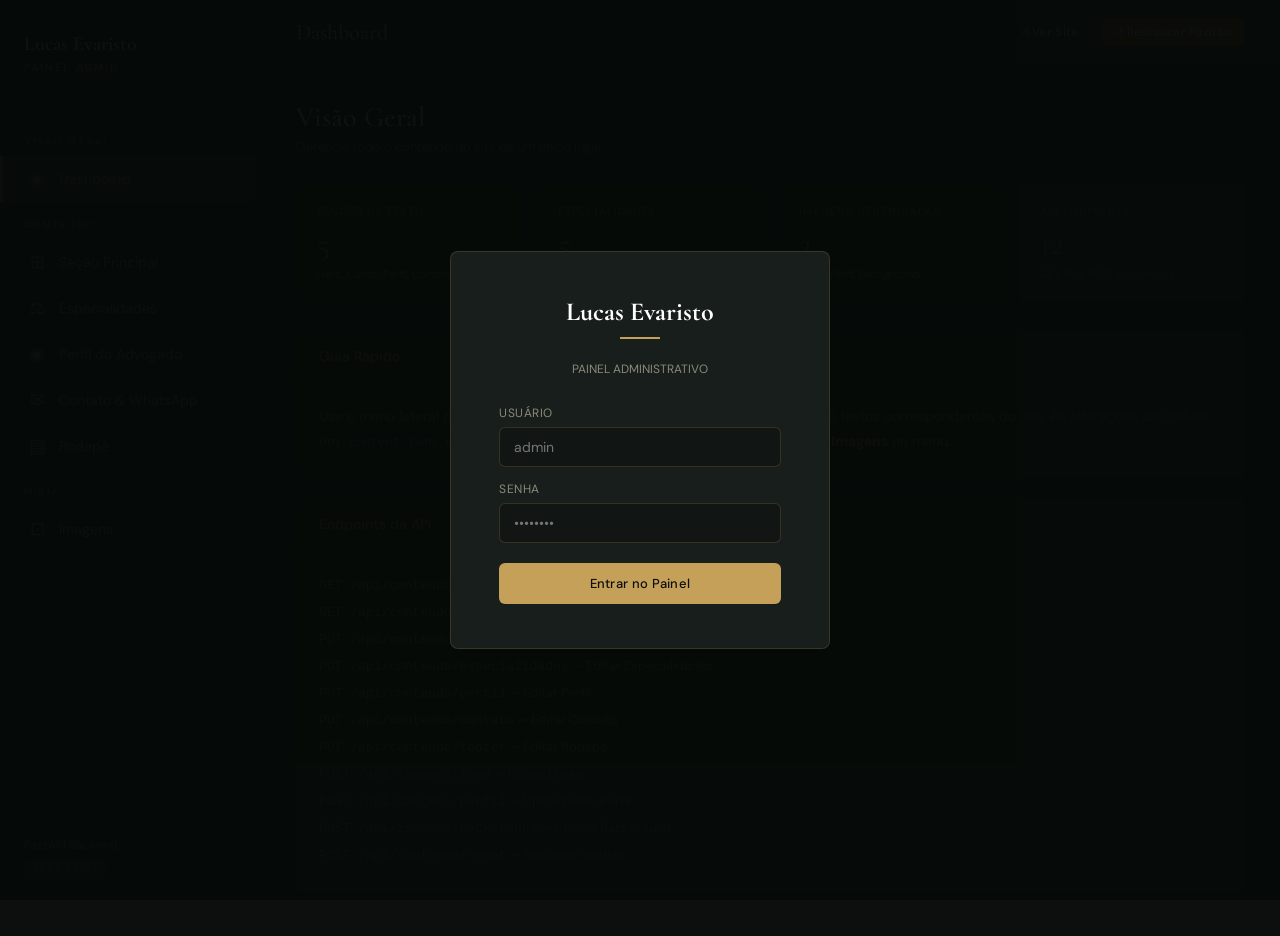
==== commit 1ee4e430: "Corrigido bug do código admin.html" ====
--- a/templates/admin.html
+++ b/templates/admin.html
@@ -8,6 +8,513 @@
 <link href="https://fonts.googleapis.com/css2?family=Cormorant+Garamond:wght@400;500;600&family=DM+Sans:wght@300;400;500&display=swap" rel="stylesheet">
 </head>
 <body>
+
+<style>
+  :root {
+  --navy:    #061d4f;
+  --navy2:   #0a2560;
+  --gold:    #c5a059;
+  --gold2:   #d4b06a;
+  --blue:    #4a90e2;
+  --dark:    #0c0f0d;
+  --mid:     #1a1f1d;
+  --panel:   #111614;
+  --surface: #181e1b;
+  --border:  rgba(197,160,89,.18);
+  --text:    #e8e3d8;
+  --muted:   #8a8a7a;
+  --danger:  #c0392b;
+  --success: #27ae60;
+  --radius:  6px;
+}
+
+*{margin:0;padding:0;box-sizing:border-box;}
+
+body{
+  font-family:'DM Sans',sans-serif;
+  background:var(--dark);
+  color:var(--text);
+  min-height:100vh;
+  display:flex;
+}
+
+/* ── Sidebar ─────────────────────────────────────── */
+.sidebar{
+  width:260px;
+  min-height:100vh;
+  background:linear-gradient(180deg,var(--navy) 0%,var(--dark) 100%);
+  border-right:1px solid var(--border);
+  display:flex;
+  flex-direction:column;
+  position:fixed;
+  top:0;left:0;
+  z-index:100;
+}
+
+.sidebar-brand{
+  padding:32px 24px 24px;
+  border-bottom:1px solid var(--border);
+}
+.sidebar-brand .brand-title{
+  font-family:'Cormorant Garamond',serif;
+  font-size:20px;
+  font-weight:600;
+  color:#fff;
+  line-height:1.2;
+}
+.sidebar-brand .brand-sub{
+  font-size:11px;
+  color:var(--gold);
+  letter-spacing:2px;
+  text-transform:uppercase;
+  margin-top:4px;
+}
+
+.sidebar-nav{
+  flex:1;
+  padding:20px 0;
+}
+.nav-section-label{
+  font-size:10px;
+  letter-spacing:2px;
+  text-transform:uppercase;
+  color:var(--muted);
+  padding:16px 24px 8px;
+}
+.nav-item{
+  display:flex;
+  align-items:center;
+  gap:12px;
+  padding:11px 24px;
+  cursor:pointer;
+  font-size:14px;
+  color:rgba(232,227,216,.65);
+  transition:.2s;
+  border-left:3px solid transparent;
+  user-select:none;
+}
+.nav-item:hover{
+  color:var(--text);
+  background:rgba(197,160,89,.06);
+}
+.nav-item.active{
+  color:var(--gold);
+  border-left-color:var(--gold);
+  background:rgba(197,160,89,.1);
+}
+.nav-icon{
+  font-size:18px;
+  width:20px;
+  text-align:center;
+}
+
+.sidebar-footer{
+  padding:20px 24px;
+  border-top:1px solid var(--border);
+  font-size:12px;
+  color:var(--muted);
+}
+.api-badge{
+  display:inline-block;
+  background:rgba(74,144,226,.15);
+  border:1px solid rgba(74,144,226,.3);
+  color:var(--blue);
+  font-size:10px;
+  letter-spacing:1px;
+  padding:3px 8px;
+  border-radius:20px;
+  margin-top:6px;
+}
+
+/* ── Main ────────────────────────────────────────── */
+.main{
+  margin-left:260px;
+  flex:1;
+  display:flex;
+  flex-direction:column;
+}
+
+.topbar{
+  background:var(--panel);
+  border-bottom:1px solid var(--border);
+  padding:0 36px;
+  height:64px;
+  display:flex;
+  align-items:center;
+  justify-content:space-between;
+  position:sticky;
+  top:0;
+  z-index:50;
+}
+.topbar-title{
+  font-family:'Cormorant Garamond',serif;
+  font-size:22px;
+  font-weight:500;
+}
+.topbar-actions{
+  display:flex;
+  gap:10px;align-items:center;
+}
+
+.btn{
+  display:inline-flex;
+  align-items:center;
+  gap:6px;
+  padding:8px 18px;
+  font-family:'DM Sans',sans-serif;
+  font-size:13px;
+  font-weight:500;
+  border:none;
+  border-radius:var(--radius);
+  cursor:pointer;
+  transition:.2s;
+  text-decoration:none;
+  letter-spacing:.3px;
+}
+.btn-gold{
+  background:var(--gold);
+  color:#0c0f0d;
+}
+.btn-gold:hover{
+  background:var(--gold2);
+}
+.btn-outline{
+  background:transparent;
+  border:1px solid var(--border);
+  color:var(--text);
+}
+.btn-outline:hover{
+  border-color:var(--gold);
+  color:var(--gold);
+}
+.btn-danger{
+  background:var(--danger);
+  color:#fff;
+}
+.btn-danger:hover{
+  opacity:.85;
+}
+.btn-success{
+  background:var(--success);
+  color:#fff;
+}
+.btn-sm{
+  padding:6px 12px;
+  font-size:12px;
+}
+
+/* ── Content ─────────────────────────────────────── */
+.content{
+  padding:36px;
+  flex:1;
+}
+.section{
+  display:none;
+}
+.section.active{
+  display:block;
+}
+
+.page-header{
+  margin-bottom:28px;
+}
+.page-header h2{
+  font-family:'Cormorant Garamond',serif;
+  font-size:28px;font-weight:500;
+  color:#fff;
+}
+.page-header p{
+  font-size:13px;
+  color:var(--muted);
+  margin-top:4px;
+}
+
+/* ── Cards/Panels ────────────────────────────────── */
+.panel{
+  background:var(--surface);
+  border:1px solid var(--border);
+  border-radius:var(--radius);
+  margin-bottom:20px;
+  overflow:hidden;
+}
+.panel-header{
+  padding:16px 22px;
+  border-bottom:1px solid var(--border);
+  display:flex;
+  align-items:center;
+  justify-content:space-between;
+}
+.panel-header h3{
+  font-size:14px;
+  font-weight:500;color:var(--gold);
+}
+.panel-body{
+  padding:22px;
+}
+
+/* ── Form ────────────────────────────────────────── */
+.form-grid{
+  display:grid;
+  grid-template-columns:1fr 1fr;
+  gap:16px;
+}
+.form-grid.single{
+  grid-template-columns:1fr;
+}
+.form-group{
+  display:flex;
+  flex-direction:column;
+  gap:6px;
+}
+.form-group label{
+  font-size:12px;color:var(--muted);
+  letter-spacing:.5px;text-transform:uppercase;
+}
+.form-group input,
+.form-group textarea,
+.form-group select{
+  background:var(--panel);
+  border:1px solid rgba(197,160,89,.2);
+  border-radius:var(--radius);
+  color:var(--text);
+  font-family:'DM Sans',sans-serif;
+  font-size:14px;
+  padding:10px 14px;
+  transition:border-color .2s;
+  width:100%;
+}
+.form-group input:focus,
+.form-group textarea:focus,
+.form-group select:focus{
+  outline:none;
+  border-color:var(--gold);
+}
+.form-group textarea{
+  resize:vertical;
+  min-height:90px;
+}
+.form-actions{
+  margin-top:20px;
+  display:flex;gap:10px;
+  justify-content:flex-end;
+}
+
+/* ── Cards de especialidades ─────────────────────── */
+.cards-grid{
+  display:grid;
+  grid-template-columns:1fr 1fr;
+  gap:16px;}
+.card-editor{
+  background:var(--panel);
+  border:1px solid var(--border);
+  border-radius:var(--radius);
+  padding:16px;
+}
+.card-editor-title{
+  font-size:12px;
+  color:var(--gold);
+  letter-spacing:1px;
+  text-transform:uppercase;
+  margin-bottom:12px;
+  display:flex;align-items:center;
+  gap:8px;
+}
+
+/* ── Upload de imagens ───────────────────────────── */
+.upload-grid{
+  display:grid;
+  grid-template-columns:repeat(3,1fr);
+  gap:20px;
+}
+.upload-card{
+  background:var(--panel);
+  border:1px solid var(--border);
+  border-radius:var(--radius);
+  padding:22px;
+  text-align:center;
+}
+.upload-preview{
+  width:100%;
+  height:140px;
+  border:2px dashed var(--border);
+  border-radius:var(--radius);
+  margin-bottom:14px;
+  display:flex;
+  align-items:center;
+  justify-content:center;
+  overflow:hidden;
+  position:relative;
+  background:var(--surface);
+}
+.upload-preview img{
+  max-width:100%;
+  max-height:100%;
+  object-fit:contain;
+}
+.upload-preview .no-img{
+  color:var(--muted);
+  font-size:28px;}
+.upload-card h4{
+  font-size:13px;
+  margin-bottom:4px;}
+.upload-card p{
+  font-size:11px;
+  color:var(--muted);
+  margin-bottom:14px;}
+.file-input-wrap{
+  position:relative;
+  overflow:hidden;
+  display:inline-block;
+}
+.file-input-wrap input[type=file]{
+  position:absolute;
+  top:0;
+  left:0;
+  opacity:0;
+  width:100%;
+  height:100%;
+  cursor:pointer;
+}
+
+/* ── Toast ───────────────────────────────────────── */
+#toast-container{
+  position:fixed;
+  bottom:24px;
+  right:24px;
+  display:flex;
+  flex-direction:column;
+  gap:8px;
+  z-index:9999;
+}
+.toast{
+  background:var(--surface);
+  border:1px solid var(--border);
+  border-radius:var(--radius);
+  padding:12px 18px;
+  font-size:13px;
+  display:flex;
+  align-items:center;
+  gap:10px;
+  animation:slideIn .3s ease;
+  min-width:260px;
+}
+.toast.success{
+  border-left:3px solid var(--success);
+}
+.toast.error{
+  border-left:3px solid var(--danger);
+}
+@keyframes slideIn{
+  from{transform:translateX(60px);
+    opacity:0}to{transform:translateX(0);
+      opacity:1}
+    }
+
+/* ── Dashboard stats ─────────────────────────────── */
+.stats-row{
+  display:grid;
+  grid-template-columns:repeat(4,1fr);
+  gap:16px;margin-bottom:28px;
+}
+.stat-card{
+  background:var(--surface);
+  border:1px solid var(--border);
+  border-radius:var(--radius);
+  padding:20px;
+}
+.stat-label{
+  font-size:11px;
+  color:var(--muted);
+  letter-spacing:1px;
+  text-transform:uppercase;
+}
+.stat-value{
+  font-family:'Cormorant Garamond',serif;
+  font-size:32px;
+  color:var(--gold);
+  margin-top:6px;
+}
+.stat-sub{
+  font-size:11px;
+  color:var(--muted);
+  margin-top:4px;
+}
+
+/* ── Auth overlay ────────────────────────────────── */
+#auth-overlay{
+  position:fixed;inset:0;
+  background:rgba(6,10,8,.97);
+  z-index:9000;
+  display:flex;
+  align-items:center;
+  justify-content:center;
+}
+.auth-box{
+  background:var(--surface);
+  border:1px solid var(--border);
+  border-radius:8px;
+  padding:44px 48px;
+  width:380px;
+  text-align:center;
+}
+.auth-box h1{
+  font-family:'Cormorant Garamond',serif;
+  font-size:26px;
+  color:#fff;
+  margin-bottom:4px;
+}
+.auth-box p{
+  font-size:12px;
+  color:var(--muted);
+  margin-bottom:28px;
+}
+.auth-box .form-group{
+  text-align:left;
+  margin-bottom:14px;
+}
+.auth-box .btn-gold{
+  width:100%;
+  justify-content:center;
+  padding:12px;
+  margin-top:6px;
+}
+.auth-gold-line{
+  width:40px;
+  height:2px;
+  background:var(--gold);
+  margin:.6rem auto 1.4rem;
+}
+
+/* ── Responsive ──────────────────────────────────── */
+@media(max-width:900px){
+  .sidebar{
+    width:200px;
+  }
+  .main{
+    margin-left:200px;
+  }
+  .stats-row{
+    grid-template-columns:1fr 1fr;
+  }
+  .upload-grid{
+    grid-template-columns:1fr;
+  }
+  .cards-grid{
+    grid-template-columns:1fr;
+  }
+  .form-grid{
+    grid-template-columns:1fr;
+  }
+}
+@media(max-width:640px){
+  .sidebar{
+    display:none;
+  }
+  .main{
+    margin-left:0;
+  }
+}
+</style>
 
 <!-- ═══ Auth Overlay ═══════════════════════════════════════════ -->
 <div id="auth-overlay">
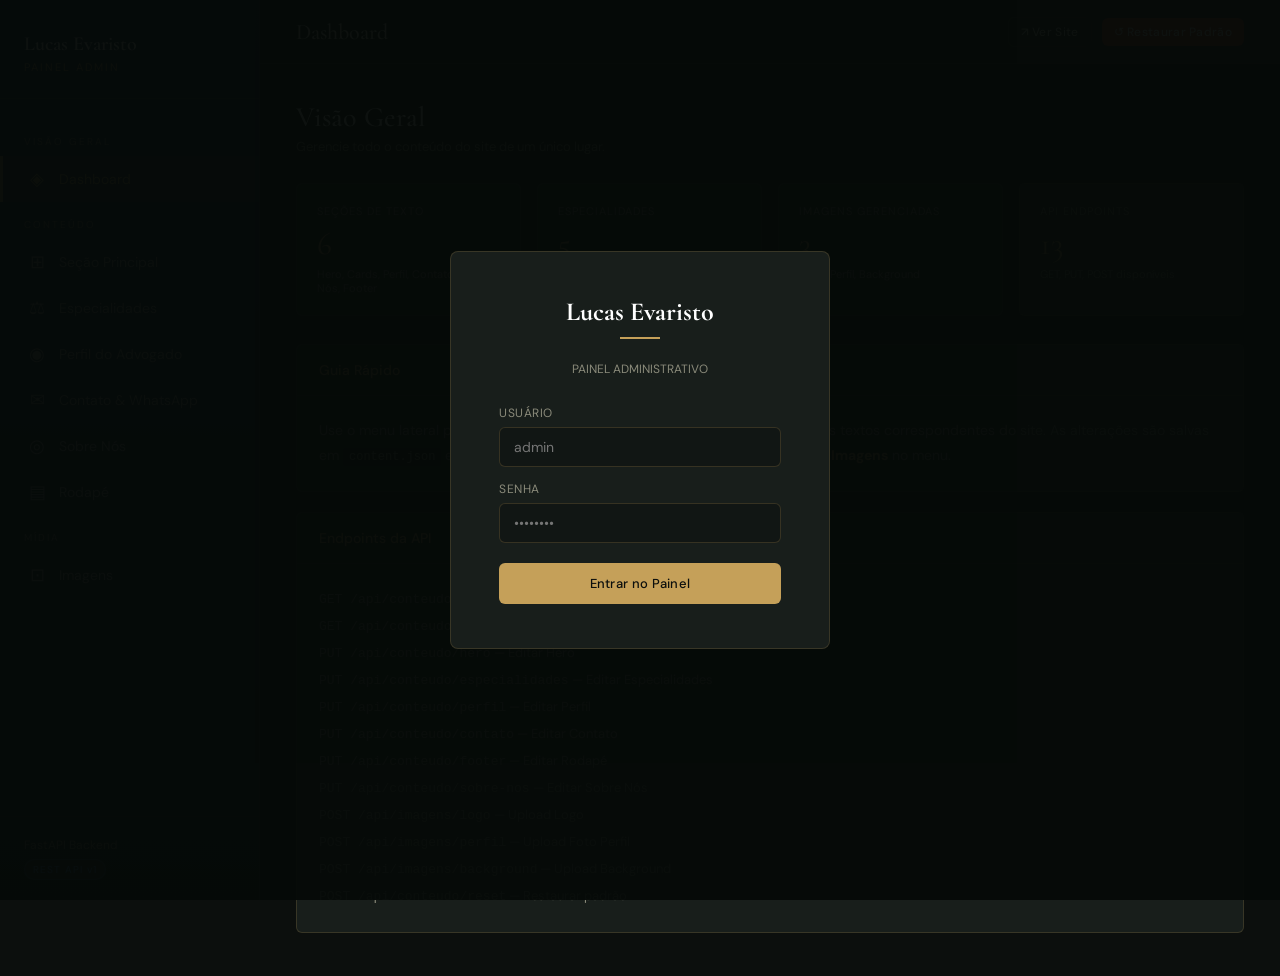
==== commit 8428ee21: "Fix: Atualizado os codigos atuais" ====
--- a/templates/admin.html
+++ b/templates/admin.html
@@ -559,6 +559,9 @@
     <div class="nav-item" onclick="showSection('contato')">
       <span class="nav-icon">✉</span> Contato & WhatsApp
     </div>
+    <div class="nav-item" onclick="showSection('sobre-nos')">
+      <span class="nav-icon">◎</span> Sobre Nós
+    </div>
     <div class="nav-item" onclick="showSection('footer')">
       <span class="nav-icon">▤</span> Rodapé
     </div>
@@ -594,8 +597,8 @@
       <div class="stats-row">
         <div class="stat-card">
           <div class="stat-label">Seções de Texto</div>
-          <div class="stat-value">5</div>
-          <div class="stat-sub">Hero, Cards, Perfil, Contato, Footer</div>
+          <div class="stat-value">6</div>
+          <div class="stat-sub">Hero, Cards, Perfil, Contato, Sobre Nós, Footer</div>
         </div>
         <div class="stat-card">
           <div class="stat-label">Especialidades</div>
@@ -609,7 +612,7 @@
         </div>
         <div class="stat-card">
           <div class="stat-label">API Endpoints</div>
-          <div class="stat-value">12</div>
+          <div class="stat-value">13</div>
           <div class="stat-sub">GET, PUT, POST disponíveis</div>
         </div>
       </div>
@@ -633,6 +636,7 @@
           <code>PUT  /api/conteudo/perfil</code> — Editar Perfil<br>
           <code>PUT  /api/conteudo/contato</code> — Editar Contato<br>
           <code>PUT  /api/conteudo/footer</code> — Editar Rodapé<br>
+          <code>PUT  /api/conteudo/sobre-nos</code> — Editar Sobre Nós<br>
           <code>POST /api/imagens/logo</code> — Upload Logo<br>
           <code>POST /api/imagens/perfil</code> — Upload Foto Perfil<br>
           <code>POST /api/imagens/background</code> — Upload Background<br>
@@ -783,6 +787,95 @@
           </div>
           <div class="form-actions">
             <button class="btn btn-gold" onclick="salvarContato()">Salvar Alterações</button>
+          </div>
+        </div>
+      </div>
+    </div>
+
+    <!-- ── Sobre Nós ── -->
+    <div id="sec-sobre-nos" class="section">
+      <div class="page-header">
+        <h2>Sobre Nós</h2>
+        <p>Textos da página "Sobre Nós" — Quem Somos, Trajetória e Linha do Tempo.</p>
+      </div>
+
+      <div class="panel">
+        <div class="panel-header"><h3>Hero — Sobre Nós</h3></div>
+        <div class="panel-body">
+          <div class="form-grid">
+            <div class="form-group">
+              <label>Subtítulo do Hero</label>
+              <input type="text" id="sobrenos-hero_subtitulo">
+            </div>
+          </div>
+          <div class="form-actions">
+            <button class="btn btn-gold" onclick="salvarSobreNosHero()">Salvar Hero Sobre Nós</button>
+          </div>
+        </div>
+      </div>
+
+      <div class="panel">
+        <div class="panel-header"><h3>Quem Somos</h3></div>
+        <div class="panel-body">
+          <div class="form-grid">
+            <div class="form-group">
+              <label>Subtítulo</label>
+              <input type="text" id="sobrenos-quem_somos_subtitulo">
+            </div>
+            <div class="form-group">
+              <label>Título</label>
+              <input type="text" id="sobrenos-quem_somos_titulo">
+            </div>
+          </div>
+          <div class="form-grid single" style="margin-top:14px;">
+            <div class="form-group">
+              <label>Parágrafo 1</label>
+              <textarea id="sobrenos-quem_somos_texto_1"></textarea>
+            </div>
+          </div>
+          <div class="form-grid single">
+            <div class="form-group">
+              <label>Parágrafo 2</label>
+              <textarea id="sobrenos-quem_somos_texto_2"></textarea>
+            </div>
+          </div>
+          <div class="form-grid single">
+            <div class="form-group">
+              <label>Parágrafo 3</label>
+              <textarea id="sobrenos-quem_somos_texto_3"></textarea>
+            </div>
+          </div>
+          <div class="form-actions">
+            <button class="btn btn-gold" onclick="salvarSobreNosQuemSomos()">Salvar Quem Somos</button>
+          </div>
+        </div>
+      </div>
+
+      <div class="panel">
+        <div class="panel-header"><h3>Trajetória — Cabeçalho</h3></div>
+        <div class="panel-body">
+          <div class="form-grid">
+            <div class="form-group">
+              <label>Subtítulo</label>
+              <input type="text" id="sobrenos-trajetoria_subtitulo">
+            </div>
+            <div class="form-group">
+              <label>Título</label>
+              <input type="text" id="sobrenos-trajetoria_titulo">
+            </div>
+          </div>
+          <div class="form-actions">
+            <button class="btn btn-gold" onclick="salvarSobreNosTrajetoria()">Salvar Trajetória</button>
+          </div>
+        </div>
+      </div>
+
+      <div class="panel">
+        <div class="panel-header"><h3>Linha do Tempo</h3></div>
+        <div class="panel-body">
+          <div class="cards-grid" id="timeline-grid"></div>
+          <div class="form-actions" style="margin-top:16px;">
+            <button class="btn btn-gold" onclick="salvarSobreNosTimeline()">Salvar Linha do Tempo</button>
           </div>
         </div>
       </div>
@@ -921,7 +1014,8 @@
 const TITLES = {
   dashboard: 'Dashboard', hero: 'Seção Principal (Hero)',
   especialidades: 'Especialidades', perfil: 'Perfil do Advogado',
-  contato: 'Contato & WhatsApp', footer: 'Rodapé', imagens: 'Imagens'
+  contato: 'Contato & WhatsApp', 'sobre-nos': 'Sobre Nós',
+  footer: 'Rodapé', imagens: 'Imagens'
 };
 
 function showSection(id) {
@@ -969,6 +1063,13 @@
     const el = document.getElementById('footer-' + k);
     if (el) el.value = v;
   });
+
+  // Sobre Nós
+  Object.entries(conteudo.sobre_nos || {}).forEach(([k,v]) => {
+    const el = document.getElementById('sobrenos-' + k);
+    if (el) el.value = v;
+  });
+  renderTimeline();
 }
 
 function renderCards(cards) {
@@ -1107,6 +1208,65 @@
   }
 }
 
+// ─── Sobre Nós ─────────────────────────────────────────────────────
+function renderTimeline() {
+  const sn = conteudo.sobre_nos || {};
+  const items = [
+    { ano: sn.timeline_ano_1, titulo: sn.timeline_titulo_1, desc: sn.timeline_desc_1 },
+    { ano: sn.timeline_ano_2, titulo: sn.timeline_titulo_2, desc: sn.timeline_desc_2 },
+    { ano: sn.timeline_ano_3, titulo: sn.timeline_titulo_3, desc: sn.timeline_desc_3 },
+    { ano: sn.timeline_ano_4, titulo: sn.timeline_titulo_4, desc: sn.timeline_desc_4 },
+  ];
+  const grid = document.getElementById('timeline-grid');
+  grid.innerHTML = items.map((item, i) => `
+    <div class="card-editor">
+      <div class="card-editor-title">Etapa ${i+1}</div>
+      <div class="form-group" style="margin-bottom:10px;">
+        <label>Ano</label>
+        <input type="text" id="tl-${i}-ano" value="${item.ano || ''}">
+      </div>
+      <div class="form-group" style="margin-bottom:10px;">
+        <label>Título</label>
+        <input type="text" id="tl-${i}-titulo" value="${item.titulo || ''}">
+      </div>
+      <div class="form-group">
+        <label>Descrição</label>
+        <textarea id="tl-${i}-desc">${item.desc || ''}</textarea>
+      </div>
+    </div>
+  `).join('');
+}
+
+async function salvarSobreNosHero() {
+  const body = { hero_subtitulo: document.getElementById('sobrenos-hero_subtitulo').value };
+  await salvarSecao('/api/conteudo/sobre-nos', body);
+}
+
+async function salvarSobreNosQuemSomos() {
+  const fields = ['quem_somos_subtitulo','quem_somos_titulo','quem_somos_texto_1','quem_somos_texto_2','quem_somos_texto_3'];
+  const body = {};
+  fields.forEach(k => { body[k] = document.getElementById('sobrenos-' + k).value; });
+  await salvarSecao('/api/conteudo/sobre-nos', body);
+}
+
+async function salvarSobreNosTrajetoria() {
+  const body = {
+    trajetoria_subtitulo: document.getElementById('sobrenos-trajetoria_subtitulo').value,
+    trajetoria_titulo: document.getElementById('sobrenos-trajetoria_titulo').value,
+  };
+  await salvarSecao('/api/conteudo/sobre-nos', body);
+}
+
+async function salvarSobreNosTimeline() {
+  const body = {};
+  for (let i = 0; i < 4; i++) {
+    body['timeline_ano_' + (i+1)]    = document.getElementById(`tl-${i}-ano`).value;
+    body['timeline_titulo_' + (i+1)] = document.getElementById(`tl-${i}-titulo`).value;
+    body['timeline_desc_' + (i+1)]   = document.getElementById(`tl-${i}-desc`).value;
+  }
+  await salvarSecao('/api/conteudo/sobre-nos', body);
+}
+
 // ─── Toast ────────────────────────────────────────────────────────
 function toast(msg, tipo = 'success') {
   const c = document.getElementById('toast-container');
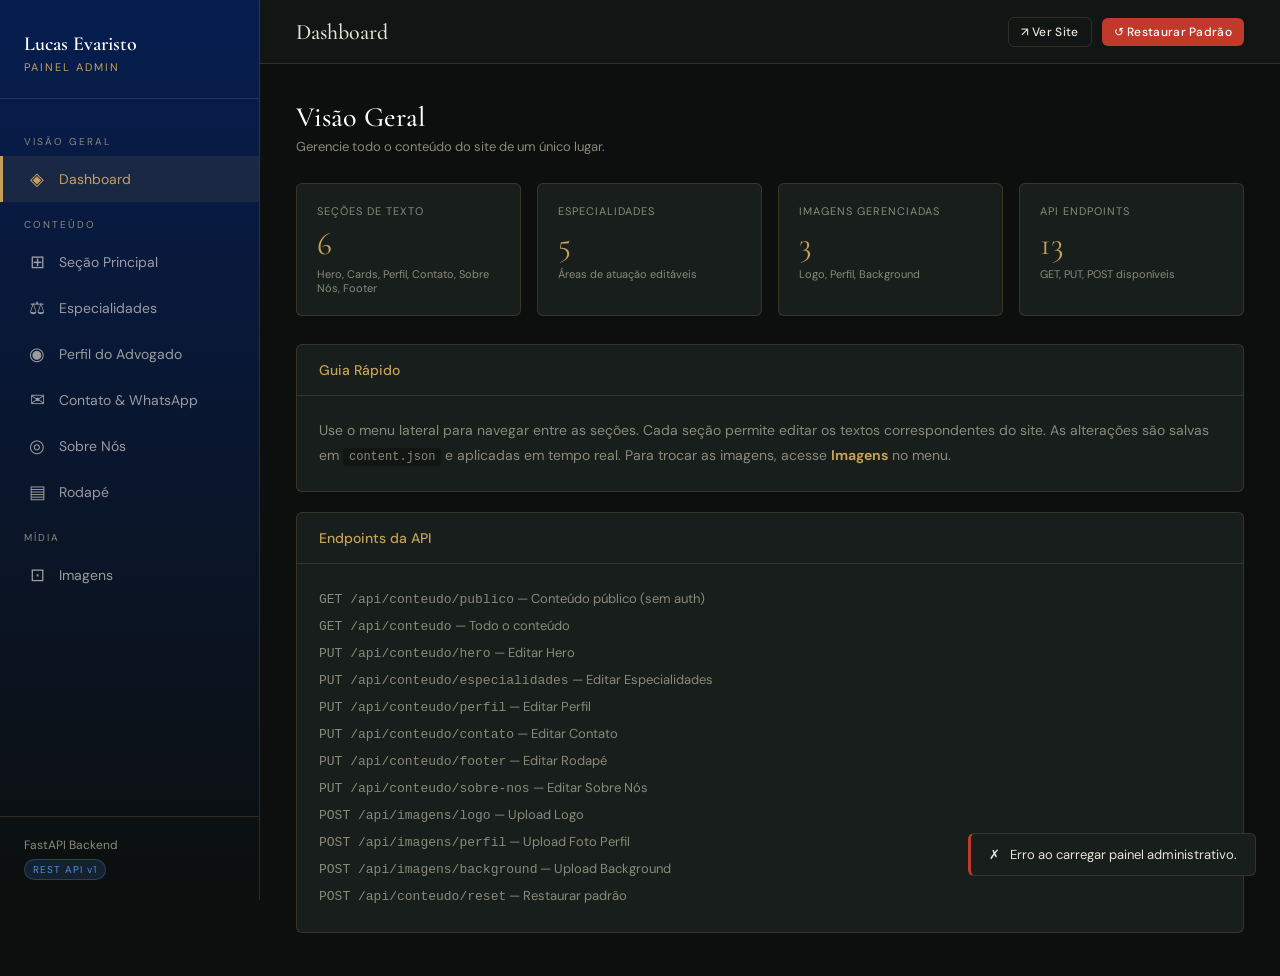
==== commit 857306e1: "Fix: erro de formatação login.html e autentificação" ====
--- a/templates/admin.html
+++ b/templates/admin.html
@@ -440,100 +440,285 @@
   margin-top:4px;
 }
 
-/* ── Auth overlay ────────────────────────────────── */
-#auth-overlay{
-  position:fixed;inset:0;
-  background:rgba(6,10,8,.97);
-  z-index:9000;
-  display:flex;
-  align-items:center;
-  justify-content:center;
-}
-.auth-box{
-  background:var(--surface);
-  border:1px solid var(--border);
-  border-radius:8px;
-  padding:44px 48px;
-  width:380px;
-  text-align:center;
-}
-.auth-box h1{
-  font-family:'Cormorant Garamond',serif;
-  font-size:26px;
-  color:#fff;
-  margin-bottom:4px;
-}
-.auth-box p{
-  font-size:12px;
-  color:var(--muted);
-  margin-bottom:28px;
-}
-.auth-box .form-group{
-  text-align:left;
-  margin-bottom:14px;
-}
-.auth-box .btn-gold{
-  width:100%;
-  justify-content:center;
-  padding:12px;
-  margin-top:6px;
-}
-.auth-gold-line{
-  width:40px;
-  height:2px;
-  background:var(--gold);
-  margin:.6rem auto 1.4rem;
-}
-
 /* ── Responsive ──────────────────────────────────── */
 @media(max-width:900px){
   .sidebar{
     width:200px;
   }
+
   .main{
     margin-left:200px;
   }
+
+  .topbar{
+    padding:0 24px;
+  }
+
+  .content{
+    padding:28px 24px;
+  }
+
   .stats-row{
     grid-template-columns:1fr 1fr;
   }
+
   .upload-grid{
     grid-template-columns:1fr;
   }
+
   .cards-grid{
     grid-template-columns:1fr;
   }
+
   .form-grid{
     grid-template-columns:1fr;
   }
 }
+
 @media(max-width:640px){
+  body{
+    display:block;
+    min-height:100vh;
+    overflow-x:hidden;
+  }
+
   .sidebar{
+    position:relative;
+    width:100%;
+    min-height:auto;
+    border-right:none;
+    border-bottom:1px solid var(--border);
+    z-index:100;
+  }
+
+  .sidebar-brand{
+    padding:22px 20px 16px;
+  }
+
+  .sidebar-brand .brand-title{
+    font-size:20px;
+  }
+
+  .sidebar-brand .brand-sub{
+    font-size:10px;
+  }
+
+  .sidebar-nav{
+    display:flex;
+    gap:0;
+    overflow-x:auto;
+    padding:8px 12px 14px;
+    border-top:1px solid var(--border);
+  }
+
+  .sidebar-nav::-webkit-scrollbar{
+    height:4px;
+  }
+
+  .sidebar-nav::-webkit-scrollbar-thumb{
+    background:var(--border);
+    border-radius:var(--radius);
+  }
+
+  .nav-section-label{
     display:none;
   }
+
+  .nav-item{
+    flex:0 0 auto;
+    border-left:none;
+    border-bottom:3px solid transparent;
+    padding:10px 14px;
+    font-size:12px;
+    white-space:nowrap;
+  }
+
+  .nav-item.active{
+    border-left-color:transparent;
+    border-bottom-color:var(--gold);
+  }
+
+  .nav-icon{
+    font-size:15px;
+    width:auto;
+  }
+
+  .sidebar-footer{
+    display:none;
+  }
+
   .main{
     margin-left:0;
+    width:100%;
+  }
+
+  .topbar{
+    position:sticky;
+    top:0;
+    height:auto;
+    min-height:64px;
+    padding:14px 18px;
+    gap:12px;
+    align-items:flex-start;
+    flex-direction:column;
+  }
+
+  .topbar-title{
+    font-size:22px;
+  }
+
+  .topbar-actions{
+    width:100%;
+    display:grid;
+    grid-template-columns:1fr;
+    gap:8px;
+  }
+
+  .topbar-actions .btn{
+    width:100%;
+    justify-content:center;
+  }
+
+  .content{
+    padding:22px 16px 32px;
+  }
+
+  .page-header{
+    margin-bottom:20px;
+  }
+
+  .page-header h2{
+    font-size:25px;
+    line-height:1.15;
+  }
+
+  .page-header p{
+    font-size:12px;
+    line-height:1.5;
+  }
+
+  .stats-row{
+    grid-template-columns:1fr;
+    gap:12px;
+    margin-bottom:22px;
+  }
+
+  .stat-card{
+    padding:18px;
+  }
+
+  .stat-value{
+    font-size:30px;
+  }
+
+  .panel{
+    margin-bottom:16px;
+  }
+
+  .panel-header{
+    padding:14px 16px;
+    align-items:flex-start;
+    gap:10px;
+    flex-direction:column;
+  }
+
+  .panel-body{
+    padding:16px;
+  }
+
+  .form-grid,
+  .form-grid.single,
+  .cards-grid,
+  .upload-grid{
+    grid-template-columns:1fr;
+    gap:14px;
+  }
+
+  .form-group input,
+  .form-group textarea,
+  .form-group select{
+    font-size:16px;
+    padding:11px 13px;
+  }
+
+  .form-group textarea{
+    min-height:110px;
+  }
+
+  .form-actions{
+    margin-top:18px;
+    justify-content:stretch;
+    flex-direction:column;
+  }
+
+  .form-actions .btn,
+  .form-actions button{
+    width:100%;
+    justify-content:center;
+  }
+
+  .card-editor{
+    padding:14px;
+  }
+
+  .upload-card{
+    padding:18px;
+  }
+
+  .upload-preview{
+    height:160px;
+  }
+
+  #api-docs-list{
+    overflow-x:auto;
+    white-space:nowrap;
+    padding-bottom:4px;
+  }
+
+  #toast-container{
+    left:16px;
+    right:16px;
+    bottom:16px;
+  }
+
+  .toast{
+    min-width:0;
+    width:100%;
+  }
+
+  #auth-overlay{
+    padding:20px;
+  }
+
+  .auth-box{
+    width:100%;
+    max-width:380px;
+    padding:36px 28px;
+  }
+}
+
+@media(max-width:420px){
+  .content{
+    padding:18px 12px 28px;
+  }
+
+  .topbar{
+    padding:12px 14px;
+  }
+
+  .page-header h2{
+    font-size:23px;
+  }
+
+  .panel-body{
+    padding:14px;
+  }
+
+  .auth-box{
+    padding:32px 24px;
   }
 }
 </style>
-
-<!-- ═══ Auth Overlay ═══════════════════════════════════════════ -->
-<div id="auth-overlay">
-  <div class="auth-box">
-    <h1>Lucas Evaristo</h1>
-    <div class="auth-gold-line"></div>
-    <p>PAINEL ADMINISTRATIVO</p>
-    <div class="form-group">
-      <label>Usuário</label>
-      <input type="text" id="auth-user" placeholder="admin" autocomplete="username">
-    </div>
-    <div class="form-group">
-      <label>Senha</label>
-      <input type="password" id="auth-pass" placeholder="••••••••" autocomplete="current-password">
-    </div>
-    <button class="btn btn-gold" onclick="fazerLogin()">Entrar no Painel</button>
-    <p id="auth-error" style="color:var(--danger);font-size:12px;margin-top:12px;display:none;">Credenciais inválidas.</p>
-  </div>
-</div>
 
 <!-- ═══ Sidebar ═════════════════════════════════════════════════ -->
 <aside class="sidebar">
@@ -907,6 +1092,14 @@
               <label>Horário Fim de Semana</label>
               <input type="text" id="footer-horario_fim">
             </div>
+            <div class="form-group">
+              <label>Título — Conecte-se</label>
+              <input type="text" id="footer-conecte_se_titulo">
+            </div>
+            <div class="form-group">
+              <label>Instagram (URL)</label>
+              <input type="text" id="footer-conecte_se_instagram">
+            </div>
           </div>
           <div class="form-grid single" style="margin-top:14px;">
             <div class="form-group">
@@ -979,36 +1172,38 @@
 let AUTH = '';    // header Authorization: Basic <base64>
 let conteudo = {};
 
-// ─── Autenticação ─────────────────────────────────────────────────
-async function fazerLogin(){
-  const u = document.getElementById('auth-user').value;
-  const p = document.getElementById('auth-pass').value;
-  AUTH = 'Basic ' + btoa(u + ':' + p);
-
-  try {
-    const r = await apiFetch('/api/conteudo');
-    if (!r.ok) throw new Error();
-    document.getElementById('auth-overlay').style.display = 'none';
-    conteudo = await r.json();
-    preencherFormularios();
-    carregarImagens();
-  } catch {
-    document.getElementById('auth-error').style.display = 'block';
-    AUTH = '';
-  }
-}
-
-document.getElementById('auth-pass').addEventListener('keydown', e => {
-  if (e.key === 'Enter') fazerLogin();
-});
 
 // ─── Fetch helper ─────────────────────────────────────────────────
 function apiFetch(url, opts = {}) {
   return fetch(API + url, {
     ...opts,
-    headers: { 'Authorization': AUTH, ...(opts.headers || {}) }
+    credentials: 'same-origin',
+    headers: {
+      ...(opts.headers || {})
+    }
   });
 }
+
+async function carregarPainel() {
+  try {
+    const r = await apiFetch('/api/conteudo');
+
+    if (r.status === 401) {
+      window.location.href = '/login';
+      return;
+    }
+
+    if (!r.ok) throw new Error('Erro ao carregar conteúdo.');
+
+    conteudo = await r.json();
+    preencherFormularios();
+    carregarImagens();
+  } catch (e) {
+    toast('Erro ao carregar painel administrativo.', 'error');
+  }
+}
+
+document.addEventListener('DOMContentLoaded', carregarPainel);
 
 // ─── Navegação ────────────────────────────────────────────────────
 const TITLES = {
@@ -1137,7 +1332,7 @@
 
 async function salvarFooter() {
   const body = {};
-  ['links_titulo','horarios_titulo','horario_semana','horario_fim','endereco'].forEach(k => {
+  ['links_titulo','horarios_titulo','horario_semana','horario_fim','endereco','conecte_se_titulo','conecte_se_instagram'].forEach(k => {
     body[k] = document.getElementById('footer-' + k).value;
   });
   await salvarSecao('/api/conteudo/footer', body);
